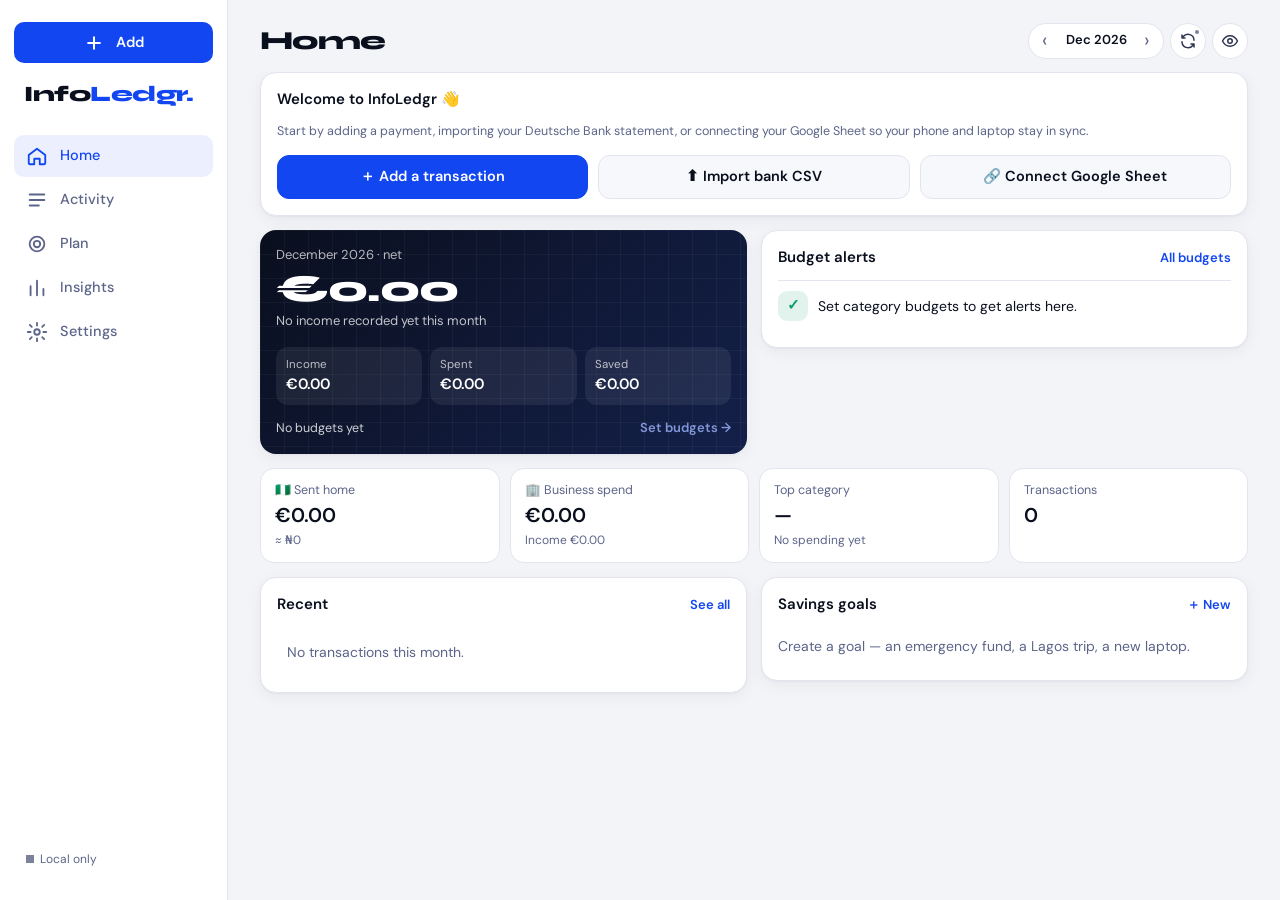
==== index.html @ 04efb382 "Initial InfoLedgr app: personal income, expense and budget tracker Vanilla HTML/CSS/JS PWA, no build" ====
<!DOCTYPE html>
<html lang="en">
<head>
  <meta charset="UTF-8">
  <meta name="viewport" content="width=device-width, initial-scale=1.0, viewport-fit=cover">
  <title>InfoLedgr</title>
  <meta name="description" content="Personal income, expense and budget tracker.">
  <meta name="robots" content="noindex, nofollow">
  <meta name="theme-color" content="#0A0F1E">
  <meta name="apple-mobile-web-app-capable" content="yes">
  <meta name="mobile-web-app-capable" content="yes">
  <meta name="apple-mobile-web-app-status-bar-style" content="black-translucent">
  <meta name="apple-mobile-web-app-title" content="InfoLedgr">
  <link rel="manifest" href="manifest.webmanifest">
  <link rel="icon" type="image/png" sizes="32x32" href="icons/favicon-32.png">
  <link rel="apple-touch-icon" sizes="180x180" href="icons/apple-touch-icon.png">
  <link rel="preconnect" href="https://fonts.googleapis.com">
  <link rel="preconnect" href="https://fonts.gstatic.com" crossorigin>
  <link href="https://fonts.googleapis.com/css2?family=DM+Sans:opsz,wght@9..40,400;9..40,500;9..40,600&family=Syne:wght@700;800&display=swap" rel="stylesheet">
  <link rel="stylesheet" href="css/app.css">
</head>
<body>
  <div class="shell">
    <nav class="nav" aria-label="Main">
      <div class="nav-logo">Info<span>Ledgr</span><i>.</i></div>
      <button class="nav-btn" data-view="home"><svg viewBox="0 0 24 24"><path d="M3 11l9-7 9 7v9a1 1 0 0 1-1 1h-5v-6h-6v6H4a1 1 0 0 1-1-1z"/></svg><span>Home</span></button>
      <button class="nav-btn" data-view="activity"><svg viewBox="0 0 24 24"><path d="M4 6h16M4 12h16M4 18h10"/></svg><span>Activity</span></button>
      <button class="nav-btn nav-add" data-act="add" aria-label="Add transaction"><svg viewBox="0 0 24 24"><path d="M12 5v14M5 12h14"/></svg><span>Add</span></button>
      <button class="nav-btn" data-view="plan"><svg viewBox="0 0 24 24"><circle cx="12" cy="12" r="8"/><circle cx="12" cy="12" r="3.5"/></svg><span>Plan</span></button>
      <button class="nav-btn" data-view="insights"><svg viewBox="0 0 24 24"><path d="M5 20V10M12 20V4M19 20v-7"/></svg><span>Insights</span></button>
      <button class="nav-btn" data-view="more"><svg viewBox="0 0 24 24"><circle cx="12" cy="12" r="3"/><path d="M12 2v3M12 19v3M4.2 4.2l2.1 2.1M17.7 17.7l2.1 2.1M2 12h3M19 12h3M4.2 19.8l2.1-2.1M17.7 6.3l2.1-2.1"/></svg><span>Settings</span></button>
      <div class="nav-foot" id="nav-sync"></div>
    </nav>

    <main class="main">
      <header class="top">
        <h1 class="top-title" id="view-title">Home</h1>
        <div class="top-tools">
          <div class="month-switch" id="month-switch">
            <button data-month="-1" aria-label="Previous month">‹</button>
            <span id="month-label"></span>
            <button data-month="1" aria-label="Next month">›</button>
          </div>
          <button class="icon-btn" id="sync-btn" aria-label="Sync now" title="Sync"></button>
          <button class="icon-btn" id="privacy-btn" aria-label="Hide amounts" title="Hide amounts"></button>
        </div>
      </header>
      <div id="view" class="view"></div>
    </main>
  </div>

  <div id="modal-root"></div>
  <div id="lock" class="lock" hidden></div>
  <div id="toast" class="toast" role="status" aria-live="polite"></div>

  <script src="js/util.js"></script>
  <script src="js/store.js"></script>
  <script src="js/sync.js"></script>
  <script src="js/csv.js"></script>
  <script src="js/charts.js"></script>
  <script src="js/app.js"></script>
</body>
</html>
---- css/app.css ----
/* InfoLedgr — mobile-first styles. Brand tokens shared with the Infolytics site. */

:root {
  color-scheme: light;
  --bg: #F3F4F8;
  --card: #FFFFFF;
  --card2: #F7F8FB;
  --ink: #0A0F1E;
  --ink2: #2D3451;
  --ink3: #5C6589;
  --line: #E3E5EE;
  --accent: #1246F0;
  --accent2: #0A34C0;
  --accent-soft: rgba(18, 70, 240, 0.08);
  --green: #0D9E6E;
  --amber: #D97706;
  --red: #DC2626;
  --good-text: #0A7D57;
  --bad-text: #C21F1F;

  /* chart roles (validated categorical order + sequential blue) */
  --s1: #2a78d6; --s2: #eb6834; --s3: #1baf7a; --s4: #eda100;
  --seq-100: #cde2fb; --seq-200: #9ec5f4; --seq-300: #6da7ec; --seq-400: #3987e5; --seq-500: #256abf; --seq-600: #184f95;
  --grid: #E9EAF0; --axis: #C9CCD8; --muted: #7B8299;

  --radius: 16px;
  --shadow: 0 1px 2px rgba(10, 15, 30, 0.04), 0 4px 16px rgba(10, 15, 30, 0.05);
  --font: 'DM Sans', sans-serif;
  --display: 'Syne', sans-serif;
  --nav-h: 64px;
  --safe-b: env(safe-area-inset-bottom, 0px);
}

@media (prefers-color-scheme: dark) {
  :root:not([data-theme="light"]) {
    color-scheme: dark;
    --bg: #070B16; --card: #111729; --card2: #0C1222; --ink: #EEF0F7; --ink2: #C3C8DA; --ink3: #8A92AE;
    --line: #222A42; --accent: #4D7BFF; --accent2: #6E93FF; --accent-soft: rgba(77, 123, 255, 0.14);
    --good-text: #34C997; --bad-text: #F87171;
    --s1: #3987e5; --s2: #d95926; --s3: #199e70; --s4: #c98500;
    --grid: #1C2338; --axis: #2E3754; --muted: #7B8299;
    --shadow: 0 1px 2px rgba(0, 0, 0, 0.3);
  }
}
:root[data-theme="dark"] {
  color-scheme: dark;
  --bg: #070B16; --card: #111729; --card2: #0C1222; --ink: #EEF0F7; --ink2: #C3C8DA; --ink3: #8A92AE;
  --line: #222A42; --accent: #4D7BFF; --accent2: #6E93FF; --accent-soft: rgba(77, 123, 255, 0.14);
  --good-text: #34C997; --bad-text: #F87171;
  --s1: #3987e5; --s2: #d95926; --s3: #199e70; --s4: #c98500;
  --grid: #1C2338; --axis: #2E3754; --muted: #7B8299;
  --shadow: 0 1px 2px rgba(0, 0, 0, 0.3);
}

* { box-sizing: border-box; margin: 0; padding: 0; -webkit-tap-highlight-color: transparent; }
html { -webkit-text-size-adjust: 100%; }
body { font-family: var(--font); background: var(--bg); color: var(--ink); font-size: 15px; line-height: 1.45; min-height: 100vh; overflow-x: hidden; }
button, input, select, textarea { font: inherit; color: inherit; }
button { cursor: pointer; background: none; border: 0; }
a { color: var(--accent); }
svg { display: block; }
[hidden] { display: none !important; }
.num, .money { font-variant-numeric: tabular-nums; }

/* ── Shell ─────────────────────────────────────── */
.shell { min-height: 100vh; }
.main { padding: 0 16px calc(var(--nav-h) + var(--safe-b) + 24px); max-width: 1180px; margin: 0 auto; }
.top { position: sticky; top: 0; z-index: 20; display: flex; align-items: center; justify-content: space-between; gap: 8px;
  padding: calc(env(safe-area-inset-top, 0px) + 12px) 0 12px; background: var(--bg); }
.top-title { font-family: var(--display); font-weight: 800; font-size: 22px; letter-spacing: -0.02em; }
.top-tools { display: flex; align-items: center; gap: 6px; }
.month-switch { display: flex; align-items: center; background: var(--card); border: 1px solid var(--line); border-radius: 999px; height: 36px; }
.month-switch button { width: 32px; height: 100%; font-size: 20px; color: var(--ink3); }
.month-switch span { font-size: 13px; font-weight: 600; min-width: 70px; text-align: center; white-space: nowrap; }
.icon-btn { width: 36px; height: 36px; border-radius: 50%; display: grid; place-items: center; background: var(--card); border: 1px solid var(--line); color: var(--ink2); position: relative; }
.icon-btn svg { width: 18px; height: 18px; fill: none; stroke: currentColor; stroke-width: 2; stroke-linecap: round; stroke-linejoin: round; }
.icon-btn .dot { position: absolute; top: 4px; right: 4px; width: 8px; height: 8px; border-radius: 50%; border: 2px solid var(--card); }
.dot.ok { background: var(--green); } .dot.warn { background: var(--amber); } .dot.err { background: var(--red); } .dot.off { background: var(--muted); }
.spin svg { animation: spin 1s linear infinite; }
@keyframes spin { to { transform: rotate(360deg); } }

/* ── Navigation: bottom bar on phones, sidebar on laptops ── */
.nav { position: fixed; z-index: 30; left: 0; right: 0; bottom: 0; height: calc(var(--nav-h) + var(--safe-b)); padding-bottom: var(--safe-b);
  display: flex; justify-content: space-around; align-items: center; background: color-mix(in srgb, var(--card) 92%, transparent);
  backdrop-filter: blur(14px); -webkit-backdrop-filter: blur(14px); border-top: 1px solid var(--line); }
.nav-logo, .nav-foot { display: none; }
.nav-btn { flex: 1; display: flex; flex-direction: column; align-items: center; gap: 3px; font-size: 11px; font-weight: 500; color: var(--ink3); padding: 6px 0; }
.nav-btn svg { width: 22px; height: 22px; fill: none; stroke: currentColor; stroke-width: 2; stroke-linecap: round; stroke-linejoin: round; }
.nav-btn.active { color: var(--accent); }
.nav-add { color: #fff !important; }
.nav-add svg { width: 48px; height: 48px; padding: 12px; background: var(--accent); border-radius: 16px; box-shadow: 0 6px 18px rgba(18, 70, 240, 0.35); stroke-width: 2.4; margin-top: -18px; }
.nav-add span { color: var(--ink3); }

@media (min-width: 900px) {
  .nav { top: 0; bottom: 0; right: auto; width: 228px; height: auto; flex-direction: column; justify-content: flex-start; align-items: stretch;
    gap: 2px; padding: 22px 14px; border-top: 0; border-right: 1px solid var(--line); background: var(--card); }
  .nav-logo { display: block; font-family: var(--display); font-weight: 800; font-size: 22px; padding: 0 10px 22px; letter-spacing: -0.02em; }
  .nav-logo span { color: var(--accent); } .nav-logo i { color: var(--accent); font-style: normal; }
  .nav-btn { flex: 0; flex-direction: row; gap: 12px; font-size: 14.5px; padding: 10px 12px; border-radius: 10px; }
  .nav-btn:hover { background: var(--card2); }
  .nav-btn.active { background: var(--accent-soft); }
  .nav-add { order: -1; background: var(--accent); margin-bottom: 14px; justify-content: center; }
  .nav-add:hover { background: var(--accent2); }
  .nav-add svg { width: 20px; height: 20px; padding: 0; margin: 0; box-shadow: none; background: none; }
  .nav-add span { color: #fff; font-weight: 600; }
  .nav-foot { display: block; margin-top: auto; font-size: 12px; color: var(--ink3); padding: 10px 12px; }
  .main { margin-left: 228px; padding: 0 32px 48px; }
  .top { padding-top: 22px; }
  .top-title { font-size: 26px; }
}

/* ── Cards & layout ────────────────────────────── */
.view { display: grid; gap: 14px; grid-template-columns: minmax(0, 1fr); }
.view > *, .grid2 > * { min-width: 0; }
.grid2 { display: grid; gap: 14px; grid-template-columns: minmax(0, 1fr); }
@media (min-width: 900px) { .grid2 { grid-template-columns: minmax(0, 1fr) minmax(0, 1fr); align-items: start; } .span2 { grid-column: 1 / -1; } }
.card { background: var(--card); border: 1px solid var(--line); border-radius: var(--radius); padding: 16px; box-shadow: var(--shadow); min-width: 0; }
.card-h { display: flex; justify-content: space-between; align-items: baseline; gap: 10px; margin-bottom: 12px; }
.card-h h2, .card-h h3 { font-size: 15px; font-weight: 600; }
.card-h .sub, .sub { font-size: 12.5px; color: var(--ink3); }
.link { font-size: 13px; font-weight: 600; color: var(--accent); }
.empty { color: var(--ink3); font-size: 14px; padding: 8px 0; }
.muted { color: var(--ink3); }
.section-title { font-size: 12px; font-weight: 600; letter-spacing: 0.06em; text-transform: uppercase; color: var(--ink3); margin: 6px 2px -4px; }

/* hero */
.hero { background: linear-gradient(135deg, #0A0F1E 0%, #14204A 100%); color: #fff; border: 0; position: relative; overflow: hidden; }
.hero::after { content: ''; position: absolute; inset: 0; background-image: linear-gradient(rgba(255,255,255,.04) 1px, transparent 1px), linear-gradient(90deg, rgba(255,255,255,.04) 1px, transparent 1px); background-size: 24px 24px; pointer-events: none; }
.hero > * { position: relative; z-index: 1; }
.hero .label { font-size: 13px; opacity: 0.7; }
.hero .big { font-family: var(--display); font-weight: 800; font-size: 38px; letter-spacing: -0.02em; line-height: 1.1; margin: 4px 0 2px; }
.hero .meta { font-size: 13px; opacity: 0.75; }
.hero-row { display: grid; grid-template-columns: repeat(3, 1fr); gap: 8px; margin-top: 16px; }
.hero-stat { background: rgba(255,255,255,0.07); border-radius: 12px; padding: 10px; min-width: 0; }
.hero-stat .k { font-size: 11.5px; opacity: 0.7; }
.hero-stat .v { font-weight: 600; font-size: 15px; white-space: nowrap; overflow: hidden; text-overflow: ellipsis; }
.pace { margin-top: 14px; }
.pace-bar { height: 8px; background: rgba(255,255,255,0.12); border-radius: 99px; overflow: hidden; position: relative; }
.pace-bar b { position: absolute; left: 0; top: 0; bottom: 0; border-radius: 99px; background: #6E93FF; }
.pace-bar i { position: absolute; top: -3px; bottom: -3px; width: 2px; background: #fff; opacity: 0.8; }
.pace-txt { display: flex; justify-content: space-between; font-size: 12.5px; opacity: 0.8; margin-top: 6px; gap: 8px; }

/* stat tiles */
.tiles { display: grid; grid-template-columns: repeat(2, 1fr); gap: 10px; }
@media (min-width: 900px) { .tiles { grid-template-columns: repeat(4, 1fr); } }
.tile { background: var(--card); border: 1px solid var(--line); border-radius: 14px; padding: 12px 14px; min-width: 0; }
.tile .k { font-size: 12.5px; color: var(--ink3); }
.tile .v { font-size: 20px; font-weight: 600; margin-top: 2px; white-space: nowrap; overflow: hidden; text-overflow: ellipsis; }
.tile .d { font-size: 12px; margin-top: 2px; color: var(--ink3); }
.up-good, .down-good { color: var(--good-text); } .up-bad, .down-bad { color: var(--bad-text); }

/* alerts */
.alert { display: flex; gap: 10px; align-items: center; padding: 10px 0; border-top: 1px solid var(--line); font-size: 14px; }
.alert:first-of-type { border-top: 0; padding-top: 0; }
.alert .ico { width: 30px; height: 30px; border-radius: 9px; display: grid; place-items: center; flex-shrink: 0; font-size: 15px; font-weight: 700; }
.ico.over { background: rgba(220,38,38,0.12); color: var(--red); }
.ico.warn, .ico.pace { background: rgba(217,119,6,0.13); color: var(--amber); }
.ico.ok { background: rgba(13,158,110,0.12); color: var(--green); }

/* transactions */
.tx-day { display: flex; justify-content: space-between; font-size: 12.5px; font-weight: 600; color: var(--ink3); padding: 14px 4px 6px; }
.tx-list { background: var(--card); border: 1px solid var(--line); border-radius: var(--radius); overflow: hidden; }
.card .tx-list { border: 0; border-radius: 0; margin: 0 -4px; }
.tx { display: flex; align-items: center; gap: 12px; padding: 11px 14px; width: 100%; text-align: left; border-top: 1px solid var(--line); }
.tx:first-child { border-top: 0; }
.tx:hover { background: var(--card2); }
.tx-ico { width: 38px; height: 38px; border-radius: 11px; background: var(--card2); border: 1px solid var(--line); display: grid; place-items: center; font-size: 18px; flex-shrink: 0; }
.tx-main { flex: 1; min-width: 0; }
.tx-name { display: block; font-weight: 500; white-space: nowrap; overflow: hidden; text-overflow: ellipsis; }
.tx-sub { display: block; font-size: 12.5px; color: var(--ink3); white-space: nowrap; overflow: hidden; text-overflow: ellipsis; }
.tx-amt { text-align: right; font-weight: 600; white-space: nowrap; }
.tx-amt small { display: block; font-size: 11.5px; color: var(--ink3); font-weight: 400; }
.amt-in { color: var(--good-text); } .amt-save { color: var(--accent); }
.badge { display: inline-block; font-size: 10.5px; font-weight: 600; padding: 1px 6px; border-radius: 6px; background: var(--accent-soft); color: var(--accent); vertical-align: 1px; margin-left: 4px; }
.badge.biz { background: rgba(217,119,6,0.14); color: var(--amber); }

/* filters */
.filters { display: flex; gap: 8px; overflow-x: auto; scrollbar-width: none; padding-bottom: 2px; }
.filters::-webkit-scrollbar { display: none; }
.search { position: relative; }
.search input { width: 100%; height: 44px; border-radius: 12px; border: 1px solid var(--line); background: var(--card); padding: 0 14px 0 40px; outline: none; }
.search input:focus { border-color: var(--accent); }
.search svg { position: absolute; left: 13px; top: 13px; width: 18px; height: 18px; fill: none; stroke: var(--ink3); stroke-width: 2; }
.chip { flex-shrink: 0; height: 34px; padding: 0 13px; border-radius: 999px; border: 1px solid var(--line); background: var(--card); font-size: 13px; font-weight: 500; color: var(--ink2); white-space: nowrap; }
.chip.on { background: var(--ink); border-color: var(--ink); color: var(--card); }
select.chip { appearance: none; -webkit-appearance: none; padding-right: 26px; background-image: linear-gradient(45deg, transparent 50%, var(--ink3) 50%), linear-gradient(135deg, var(--ink3) 50%, transparent 50%); background-position: calc(100% - 15px) 15px, calc(100% - 10px) 15px; background-size: 5px 5px; background-repeat: no-repeat; }
.seg { display: flex; background: var(--card2); border: 1px solid var(--line); border-radius: 12px; padding: 3px; gap: 2px; }
.seg button { flex: 1; height: 34px; border-radius: 9px; font-size: 13.5px; font-weight: 500; color: var(--ink3); white-space: nowrap; padding: 0 8px; }
.seg button.on { background: var(--card); color: var(--ink); box-shadow: 0 1px 3px rgba(10,15,30,0.1); }
.toolbar { display: flex; gap: 8px; flex-wrap: wrap; }

/* buttons */
.btn { height: 44px; padding: 0 18px; border-radius: 12px; font-weight: 600; font-size: 14.5px; display: inline-flex; align-items: center; justify-content: center; gap: 8px; background: var(--card2); border: 1px solid var(--line); color: var(--ink); }
.btn:hover { border-color: var(--ink3); }
.btn.primary { background: var(--accent); color: #fff; border-color: var(--accent); }
.btn.primary:hover { background: var(--accent2); }
.btn.danger { color: var(--red); }
.btn.sm { height: 36px; padding: 0 12px; font-size: 13.5px; border-radius: 10px; }
.btn.block { width: 100%; }
.btn:disabled { opacity: 0.5; cursor: default; }

/* budgets */
.budget { display: block; width: 100%; text-align: left; padding: 12px 0; border-top: 1px solid var(--line); }
.budget:first-child { border-top: 0; padding-top: 0; }
.budget-top { display: flex; align-items: center; gap: 10px; }
.budget-name { flex: 1; font-weight: 500; min-width: 0; white-space: nowrap; overflow: hidden; text-overflow: ellipsis; }
.budget-amt { font-size: 13.5px; white-space: nowrap; }
.budget-amt b { font-weight: 600; }
.bar { display: block; height: 8px; background: var(--card2); border: 1px solid var(--line); border-radius: 99px; margin: 8px 0 5px; position: relative; overflow: hidden; }
.bar b { position: absolute; left: 0; top: 0; bottom: 0; border-radius: 99px; background: var(--green); }
.bar b.warn, .bar b.pace { background: var(--amber); } .bar b.over { background: var(--red); } .bar b.none { background: var(--muted); }
.bar i { position: absolute; top: 0; bottom: 0; width: 2px; background: var(--ink); opacity: 0.35; }
.budget-status { font-size: 12.5px; display: flex; justify-content: space-between; gap: 8px; color: var(--ink3); }
.st-over { color: var(--bad-text); font-weight: 600; } .st-warn, .st-pace { color: var(--amber); font-weight: 600; } .st-ok { color: var(--good-text); }

/* goals */
.goal { padding: 14px 0; border-top: 1px solid var(--line); }
.goal:first-child { border-top: 0; padding-top: 0; }
.goal-top { display: flex; align-items: center; gap: 10px; }
.goal-ico { font-size: 22px; }
.goal .bar b { background: var(--accent); }

/* ranked bars */
.rank { display: flex; gap: 10px; align-items: center; width: 100%; text-align: left; padding: 8px 0; }
.rank-ico { width: 28px; text-align: center; font-size: 17px; flex-shrink: 0; }
.rank-body { flex: 1; min-width: 0; display: block; }
.rank-top { display: flex; justify-content: space-between; gap: 8px; font-size: 14px; }
.rank-label { white-space: nowrap; overflow: hidden; text-overflow: ellipsis; }
.rank-val { font-weight: 600; white-space: nowrap; }
.rank-track { display: block; height: 6px; background: var(--card2); border-radius: 99px; margin-top: 5px; overflow: hidden; }
.rank-fill { display: block; height: 100%; background: var(--s1); border-radius: 0 4px 4px 0; }
.rank-sub { display: block; font-size: 12px; color: var(--ink3); margin-top: 3px; }

/* charts */
.chart { width: 100%; min-height: 40px; touch-action: pan-y; }
.c-grid { stroke: var(--grid); stroke-width: 1; }
.c-base { stroke: var(--axis); stroke-width: 1; }
.c-tick { fill: var(--muted); font-size: 11px; font-family: var(--font); font-variant-numeric: tabular-nums; }
.c-hit { fill: transparent; cursor: crosshair; }
.c-hit.on { fill: var(--ink); fill-opacity: 0.04; }
.c-line { fill: none; stroke-width: 2; stroke-linejoin: round; stroke-linecap: round; }
.c-dot { stroke: var(--card); stroke-width: 2; pointer-events: none; }
.c-cross { stroke: var(--ink3); stroke-width: 1; stroke-dasharray: 3 3; pointer-events: none; }
.c-seg { stroke: var(--card); stroke-width: 2; cursor: pointer; }
.c-empty { stroke: var(--card2); }
.c-center { fill: var(--ink); font-size: 18px; font-weight: 600; font-family: var(--font); }
.c-center-sub { fill: var(--ink3); font-size: 11px; font-family: var(--font); }
.legend { display: flex; flex-wrap: wrap; gap: 6px 14px; font-size: 12.5px; color: var(--ink2); margin-top: 10px; }
.legend i, .chart-tip i { display: inline-block; width: 10px; height: 10px; border-radius: 3px; margin-right: 6px; vertical-align: -1px; }
.legend .dash { width: 14px; height: 0; border-top: 2px dashed var(--s2); border-radius: 0; vertical-align: 3px; }
.donut-wrap { display: flex; gap: 18px; align-items: center; flex-wrap: wrap; }
.donut-legend { flex: 1; min-width: 160px; display: grid; gap: 8px; }
.donut-legend div { display: flex; align-items: center; font-size: 13.5px; gap: 6px; }
.donut-legend i { width: 10px; height: 10px; border-radius: 3px; flex-shrink: 0; }
.donut-legend span { flex: 1; }
.donut-legend b { font-weight: 600; }
.chart-tip { position: fixed; z-index: 300; display: none; pointer-events: none; background: var(--card); color: var(--ink); border: 1px solid var(--line); border-radius: 10px; padding: 8px 10px; font-size: 12.5px; box-shadow: 0 8px 24px rgba(10,15,30,0.16); min-width: 150px; max-width: 240px; }
.chart-tip b { display: block; margin-bottom: 4px; font-weight: 600; }
.chart-tip div { display: flex; align-items: center; gap: 4px; }
.chart-tip div span { margin-left: auto; padding-left: 12px; font-weight: 600; font-variant-numeric: tabular-nums; }
.chart-tip .muted { font-size: 11.5px; margin-top: 2px; }

.cal { display: grid; grid-template-columns: repeat(7, 1fr); gap: 4px; }
.cal-h { font-size: 11px; color: var(--muted); text-align: center; padding-bottom: 2px; }
.cal-d { aspect-ratio: 1; max-height: 46px; border-radius: 8px; background: var(--card2); border: 1px solid var(--line); font-size: 12px; color: var(--ink2); font-variant-numeric: tabular-nums; }
.cal-d.dark { color: #fff; border-color: transparent; }
.cal-d.future { opacity: 0.45; }
.cal-d.today { outline: 2px solid var(--ink); outline-offset: 1px; }
.cal-key { display: flex; align-items: center; justify-content: flex-end; gap: 3px; font-size: 11px; color: var(--muted); margin-top: 8px; }
.cal-key i { width: 12px; height: 12px; border-radius: 3px; }
.cal-key span { margin: 0 4px; }

/* ── Forms ─────────────────────────────────────── */
.field { display: grid; gap: 6px; grid-template-columns: minmax(0, 1fr); min-width: 0; }
.field > label, .field > .lbl { font-size: 12.5px; font-weight: 600; color: var(--ink3); }
.input, .field input:not([type="checkbox"]):not([type="radio"]):not([type="file"]), .field select, .field textarea {
  width: 100%; height: 46px; border-radius: 12px; border: 1px solid var(--line); background: var(--card2); padding: 0 13px; outline: none; font-size: 16px; }
.field textarea { height: 74px; padding: 10px 13px; resize: vertical; }
.field input:focus, .field select:focus, .field textarea:focus { border-color: var(--accent); background: var(--card); }
.row { display: grid; grid-template-columns: minmax(0, 1fr) minmax(0, 1fr); gap: 10px; }
.row > * { min-width: 0; }
.form { display: grid; gap: 14px; grid-template-columns: minmax(0, 1fr); }
.amount-box { display: flex; align-items: center; gap: 8px; background: var(--card2); border: 1px solid var(--line); border-radius: 16px; padding: 6px 8px 6px 16px; }
.amount-box:focus-within { border-color: var(--accent); }
.amount-box input { flex: 1; min-width: 0; width: 100%; border: 0; background: none; outline: none; font-family: var(--display); font-weight: 800; font-size: 34px; height: 56px; letter-spacing: -0.02em; }
.amount-box select { height: 40px; border-radius: 10px; border: 1px solid var(--line); background: var(--card); padding: 0 8px; font-weight: 600; }
.conv { font-size: 12.5px; color: var(--ink3); margin-top: -8px; padding-left: 4px; }
.cat-grid { display: grid; grid-template-columns: repeat(4, minmax(0, 1fr)); gap: 6px; max-height: 196px; overflow-y: auto; padding: 2px; }
@media (min-width: 600px) { .cat-grid { grid-template-columns: repeat(5, minmax(0, 1fr)); } }
.cat-opt { min-width: 0; hyphens: auto; -webkit-hyphens: auto; overflow-wrap: break-word; display: flex; flex-direction: column; align-items: center; gap: 2px; padding: 8px 4px; border-radius: 12px; border: 1px solid var(--line); background: var(--card2); font-size: 11px; line-height: 1.2; text-align: center; min-height: 62px; }
.cat-opt span:first-child { font-size: 20px; }
.cat-opt.on { border-color: var(--accent); background: var(--accent-soft); color: var(--accent); font-weight: 600; box-shadow: inset 0 0 0 1px var(--accent); }
.check { display: flex; align-items: center; gap: 10px; font-size: 14px; cursor: pointer; }
.check input { width: 20px; height: 20px; accent-color: var(--accent); }
.receipt-thumb { width: 64px; height: 64px; object-fit: cover; border-radius: 10px; border: 1px solid var(--line); }
.receipt-row { display: flex; gap: 10px; align-items: center; flex-wrap: wrap; }
.switch { position: relative; width: 46px; height: 28px; flex-shrink: 0; }
.switch input { opacity: 0; width: 0; height: 0; position: absolute; }
.switch span { position: absolute; inset: 0; background: var(--line); border-radius: 99px; transition: 0.2s; }
.switch span::after { content: ''; position: absolute; width: 22px; height: 22px; left: 3px; top: 3px; background: #fff; border-radius: 50%; transition: 0.2s; box-shadow: 0 1px 3px rgba(0,0,0,0.2); }
.switch input:checked + span { background: var(--accent); }
.switch input:checked + span::after { transform: translateX(18px); }

/* settings list */
.set-row { display: flex; align-items: center; gap: 12px; padding: 12px 0; border-top: 1px solid var(--line); width: 100%; text-align: left; }
.set-row:first-of-type { border-top: 0; padding-top: 0; }
.set-row .t { flex: 1; min-width: 0; }
.set-row .t b { display: block; font-weight: 500; }
.set-row .t small { color: var(--ink3); font-size: 12.5px; display: block; overflow: hidden; text-overflow: ellipsis; }
.set-row .chev { color: var(--ink3); font-size: 18px; }
.pill { font-size: 12px; font-weight: 600; padding: 3px 9px; border-radius: 99px; background: var(--card2); border: 1px solid var(--line); white-space: nowrap; }
.pill.ok { color: var(--good-text); } .pill.err { color: var(--bad-text); }
.steps { padding-left: 20px; display: grid; gap: 6px; font-size: 14px; color: var(--ink2); }
.code { font-family: ui-monospace, SFMono-Regular, Menlo, monospace; font-size: 12.5px; background: var(--card2); border: 1px solid var(--line); border-radius: 8px; padding: 2px 6px; word-break: break-all; }

/* import preview */
.imp-table { width: 100%; border-collapse: collapse; font-size: 13px; }
.imp-table td, .imp-table th { padding: 7px 6px; border-top: 1px solid var(--line); vertical-align: middle; text-align: left; }
.imp-table th { font-size: 11.5px; color: var(--ink3); font-weight: 600; border-top: 0; position: sticky; top: 0; background: var(--card); }
.imp-table tr.dup td { opacity: 0.5; }
.imp-table select { max-width: 150px; height: 32px; border-radius: 8px; border: 1px solid var(--line); background: var(--card2); font-size: 12.5px; padding: 0 4px; }
.imp-table .payee { max-width: 180px; overflow: hidden; text-overflow: ellipsis; white-space: nowrap; }
.imp-scroll { max-height: 48vh; overflow: auto; border: 1px solid var(--line); border-radius: 12px; }
.map-grid { display: grid; grid-template-columns: repeat(2, 1fr); gap: 10px; }
@media (min-width: 700px) { .map-grid { grid-template-columns: repeat(3, 1fr); } }

/* ── Modal (bottom sheet on phones, dialog on laptops) ── */
.modal-bg { position: fixed; inset: 0; z-index: 100; background: rgba(5, 8, 18, 0.5); display: flex; align-items: flex-end; justify-content: center; animation: fade 0.15s; }
.modal { background: var(--card); width: 100%; overflow-x: hidden; max-height: 92vh; overflow-y: auto; border-radius: 22px 22px 0 0; padding: 8px 18px calc(18px + var(--safe-b)); animation: up 0.22s cubic-bezier(.2,.8,.2,1); overscroll-behavior: contain; }
.modal::before { content: ''; display: block; width: 40px; height: 4px; border-radius: 4px; background: var(--line); margin: 0 auto 10px; }
.modal-h { display: flex; justify-content: space-between; align-items: center; margin-bottom: 14px; position: sticky; top: -8px; background: var(--card); padding: 6px 0; z-index: 2; }
.modal-h h2 { font-family: var(--display); font-weight: 800; font-size: 19px; letter-spacing: -0.01em; }
.modal-x { width: 34px; height: 34px; border-radius: 50%; background: var(--card2); font-size: 18px; color: var(--ink3); }
.modal-actions { display: flex; gap: 10px; margin-top: 4px; }
.modal-actions .btn { flex: 1; }
@media (min-width: 700px) {
  .modal-bg { align-items: center; padding: 24px; }
  .modal { max-width: 520px; border-radius: 20px; padding: 18px 22px 22px; }
  .modal.wide { max-width: 860px; }
  .modal::before { display: none; }
}
@keyframes up { from { transform: translateY(40px); opacity: 0; } }
@keyframes fade { from { opacity: 0; } }

.toast { position: fixed; z-index: 400; left: 50%; bottom: calc(var(--nav-h) + var(--safe-b) + 16px); transform: translateX(-50%) translateY(20px); opacity: 0; pointer-events: none;
  background: var(--ink); color: var(--card); padding: 11px 16px; border-radius: 12px; font-size: 14px; font-weight: 500; transition: 0.2s; display: flex; gap: 14px; align-items: center; max-width: calc(100vw - 32px); box-shadow: 0 8px 24px rgba(0,0,0,0.25); }
.toast.show { opacity: 1; transform: translateX(-50%); pointer-events: auto; }
.toast button { color: var(--accent); font-weight: 700; filter: brightness(1.6); white-space: nowrap; }
@media (min-width: 900px) { .toast { bottom: 24px; margin-left: 114px; } }

/* ── Lock screen ───────────────────────────────── */
.lock { position: fixed; inset: 0; z-index: 500; background: #0A0F1E; color: #fff; display: flex; flex-direction: column; align-items: center; justify-content: center; gap: 22px; padding: 24px; }
.lock-logo { font-family: var(--display); font-weight: 800; font-size: 28px; }
.lock-logo span, .lock-logo i { color: #6E93FF; font-style: normal; }
.lock-msg { font-size: 14px; opacity: 0.75; min-height: 20px; }
.pin-dots { display: flex; gap: 14px; }
.pin-dots i { width: 14px; height: 14px; border-radius: 50%; border: 2px solid rgba(255,255,255,0.6); }
.pin-dots i.on { background: #fff; border-color: #fff; }
.pin-dots.shake { animation: shake 0.35s; }
@keyframes shake { 25% { transform: translateX(-8px); } 75% { transform: translateX(8px); } }
.keypad { display: grid; grid-template-columns: repeat(3, 72px); gap: 14px; }
.keypad button { height: 72px; border-radius: 50%; background: rgba(255,255,255,0.08); color: #fff; font-size: 26px; font-weight: 500; }
.keypad button:active { background: rgba(255,255,255,0.2); }
.keypad .ghost { background: none; font-size: 15px; }

/* privacy mode blur for anything not re-rendered */
.privacy .money, .privacy .budget-status, .privacy .goal .sub, .privacy .rank-sub, .privacy .pace-txt { filter: blur(6px); }

.onboard { display: grid; gap: 10px; }
.onboard .btn { justify-content: flex-start; }
@media (min-width: 600px) { .onboard { grid-template-columns: repeat(3, 1fr); } .onboard .btn { justify-content: center; } }
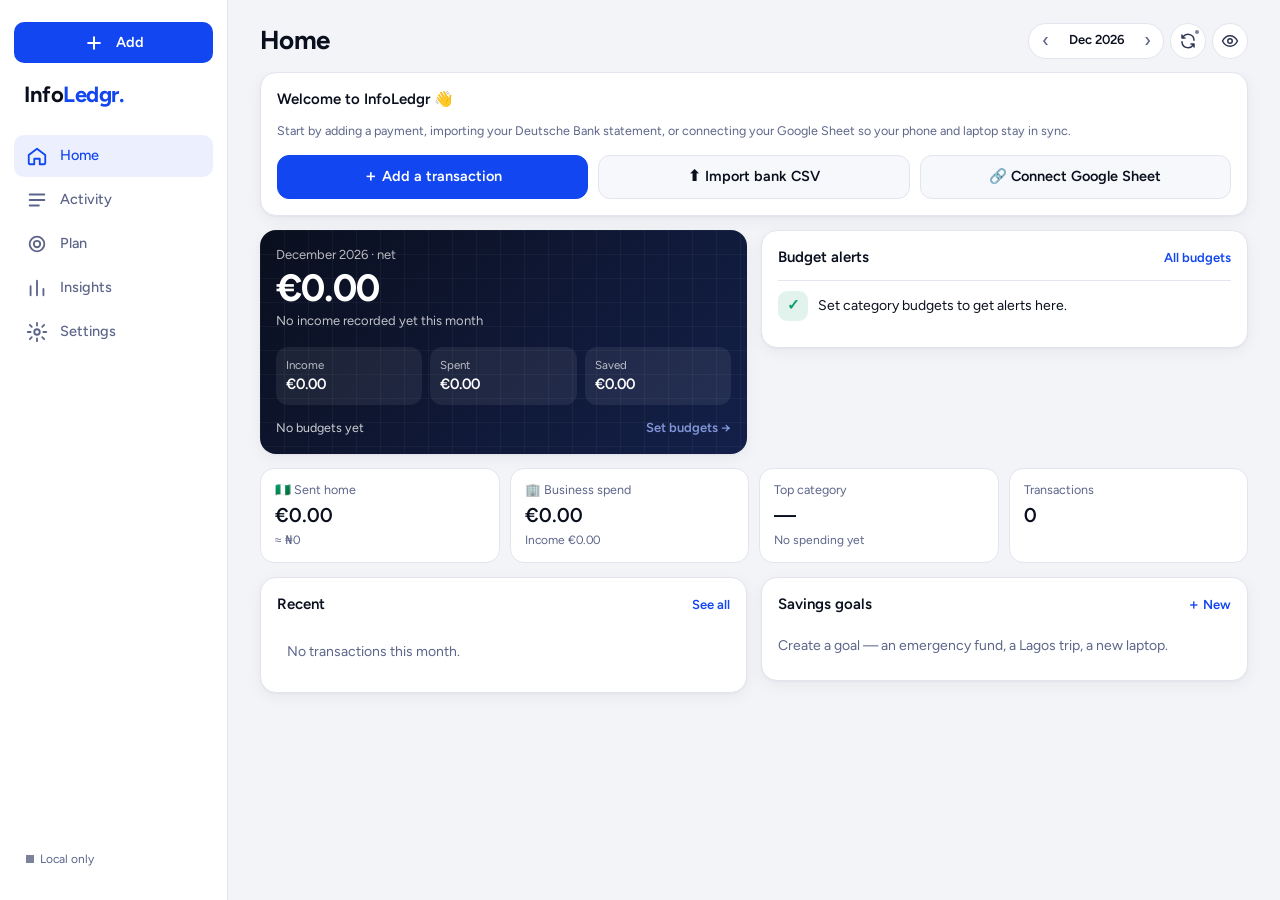
==== commit 35146422: "Use Aptos/Figtree font and add Loan Refund expense category - Font: Aptos where installed, Figtree (" ====
--- a/index.html
+++ b/index.html
@@ -16,7 +16,7 @@
   <link rel="apple-touch-icon" sizes="180x180" href="icons/apple-touch-icon.png">
   <link rel="preconnect" href="https://fonts.googleapis.com">
   <link rel="preconnect" href="https://fonts.gstatic.com" crossorigin>
-  <link href="https://fonts.googleapis.com/css2?family=DM+Sans:opsz,wght@9..40,400;9..40,500;9..40,600&family=Syne:wght@700;800&display=swap" rel="stylesheet">
+  <link href="https://fonts.googleapis.com/css2?family=Figtree:wght@400;500;600;700;800&display=swap" rel="stylesheet">
   <link rel="stylesheet" href="css/app.css">
 </head>
 <body>
--- a/css/app.css
+++ b/css/app.css
@@ -25,8 +25,9 @@
 
   --radius: 16px;
   --shadow: 0 1px 2px rgba(10, 15, 30, 0.04), 0 4px 16px rgba(10, 15, 30, 0.05);
-  --font: 'DM Sans', sans-serif;
-  --display: 'Syne', sans-serif;
+  /* Aptos where installed (Windows/Office); Figtree, its closest free web match, everywhere else */
+  --font: 'Aptos', 'Figtree', sans-serif;
+  --display: 'Aptos Display', 'Aptos', 'Figtree', sans-serif;
   --nav-h: 64px;
   --safe-b: env(safe-area-inset-bottom, 0px);
 }
@@ -67,7 +68,7 @@
 .main { padding: 0 16px calc(var(--nav-h) + var(--safe-b) + 24px); max-width: 1180px; margin: 0 auto; }
 .top { position: sticky; top: 0; z-index: 20; display: flex; align-items: center; justify-content: space-between; gap: 8px;
   padding: calc(env(safe-area-inset-top, 0px) + 12px) 0 12px; background: var(--bg); }
-.top-title { font-family: var(--display); font-weight: 800; font-size: 22px; letter-spacing: -0.02em; }
+.top-title { font-family: var(--display); font-weight: 700; font-size: 22px; letter-spacing: -0.02em; }
 .top-tools { display: flex; align-items: center; gap: 6px; }
 .month-switch { display: flex; align-items: center; background: var(--card); border: 1px solid var(--line); border-radius: 999px; height: 36px; }
 .month-switch button { width: 32px; height: 100%; font-size: 20px; color: var(--ink3); }
@@ -94,7 +95,7 @@
 @media (min-width: 900px) {
   .nav { top: 0; bottom: 0; right: auto; width: 228px; height: auto; flex-direction: column; justify-content: flex-start; align-items: stretch;
     gap: 2px; padding: 22px 14px; border-top: 0; border-right: 1px solid var(--line); background: var(--card); }
-  .nav-logo { display: block; font-family: var(--display); font-weight: 800; font-size: 22px; padding: 0 10px 22px; letter-spacing: -0.02em; }
+  .nav-logo { display: block; font-family: var(--display); font-weight: 700; font-size: 22px; padding: 0 10px 22px; letter-spacing: -0.02em; }
   .nav-logo span { color: var(--accent); } .nav-logo i { color: var(--accent); font-style: normal; }
   .nav-btn { flex: 0; flex-direction: row; gap: 12px; font-size: 14.5px; padding: 10px 12px; border-radius: 10px; }
   .nav-btn:hover { background: var(--card2); }
@@ -128,7 +129,7 @@
 .hero::after { content: ''; position: absolute; inset: 0; background-image: linear-gradient(rgba(255,255,255,.04) 1px, transparent 1px), linear-gradient(90deg, rgba(255,255,255,.04) 1px, transparent 1px); background-size: 24px 24px; pointer-events: none; }
 .hero > * { position: relative; z-index: 1; }
 .hero .label { font-size: 13px; opacity: 0.7; }
-.hero .big { font-family: var(--display); font-weight: 800; font-size: 38px; letter-spacing: -0.02em; line-height: 1.1; margin: 4px 0 2px; }
+.hero .big { font-family: var(--display); font-weight: 700; font-size: 38px; letter-spacing: -0.02em; line-height: 1.1; margin: 4px 0 2px; }
 .hero .meta { font-size: 13px; opacity: 0.75; }
 .hero-row { display: grid; grid-template-columns: repeat(3, 1fr); gap: 8px; margin-top: 16px; }
 .hero-stat { background: rgba(255,255,255,0.07); border-radius: 12px; padding: 10px; min-width: 0; }
@@ -282,7 +283,7 @@
 .form { display: grid; gap: 14px; grid-template-columns: minmax(0, 1fr); }
 .amount-box { display: flex; align-items: center; gap: 8px; background: var(--card2); border: 1px solid var(--line); border-radius: 16px; padding: 6px 8px 6px 16px; }
 .amount-box:focus-within { border-color: var(--accent); }
-.amount-box input { flex: 1; min-width: 0; width: 100%; border: 0; background: none; outline: none; font-family: var(--display); font-weight: 800; font-size: 34px; height: 56px; letter-spacing: -0.02em; }
+.amount-box input { flex: 1; min-width: 0; width: 100%; border: 0; background: none; outline: none; font-family: var(--display); font-weight: 700; font-size: 34px; height: 56px; letter-spacing: -0.02em; }
 .amount-box select { height: 40px; border-radius: 10px; border: 1px solid var(--line); background: var(--card); padding: 0 8px; font-weight: 600; }
 .conv { font-size: 12.5px; color: var(--ink3); margin-top: -8px; padding-left: 4px; }
 .cat-grid { display: grid; grid-template-columns: repeat(4, minmax(0, 1fr)); gap: 6px; max-height: 196px; overflow-y: auto; padding: 2px; }
@@ -329,7 +330,7 @@
 .modal { background: var(--card); width: 100%; overflow-x: hidden; max-height: 92vh; overflow-y: auto; border-radius: 22px 22px 0 0; padding: 8px 18px calc(18px + var(--safe-b)); animation: up 0.22s cubic-bezier(.2,.8,.2,1); overscroll-behavior: contain; }
 .modal::before { content: ''; display: block; width: 40px; height: 4px; border-radius: 4px; background: var(--line); margin: 0 auto 10px; }
 .modal-h { display: flex; justify-content: space-between; align-items: center; margin-bottom: 14px; position: sticky; top: -8px; background: var(--card); padding: 6px 0; z-index: 2; }
-.modal-h h2 { font-family: var(--display); font-weight: 800; font-size: 19px; letter-spacing: -0.01em; }
+.modal-h h2 { font-family: var(--display); font-weight: 700; font-size: 19px; letter-spacing: -0.01em; }
 .modal-x { width: 34px; height: 34px; border-radius: 50%; background: var(--card2); font-size: 18px; color: var(--ink3); }
 .modal-actions { display: flex; gap: 10px; margin-top: 4px; }
 .modal-actions .btn { flex: 1; }
@@ -350,7 +351,7 @@
 
 /* ── Lock screen ───────────────────────────────── */
 .lock { position: fixed; inset: 0; z-index: 500; background: #0A0F1E; color: #fff; display: flex; flex-direction: column; align-items: center; justify-content: center; gap: 22px; padding: 24px; }
-.lock-logo { font-family: var(--display); font-weight: 800; font-size: 28px; }
+.lock-logo { font-family: var(--display); font-weight: 700; font-size: 28px; }
 .lock-logo span, .lock-logo i { color: #6E93FF; font-style: normal; }
 .lock-msg { font-size: 14px; opacity: 0.75; min-height: 20px; }
 .pin-dots { display: flex; gap: 14px; }
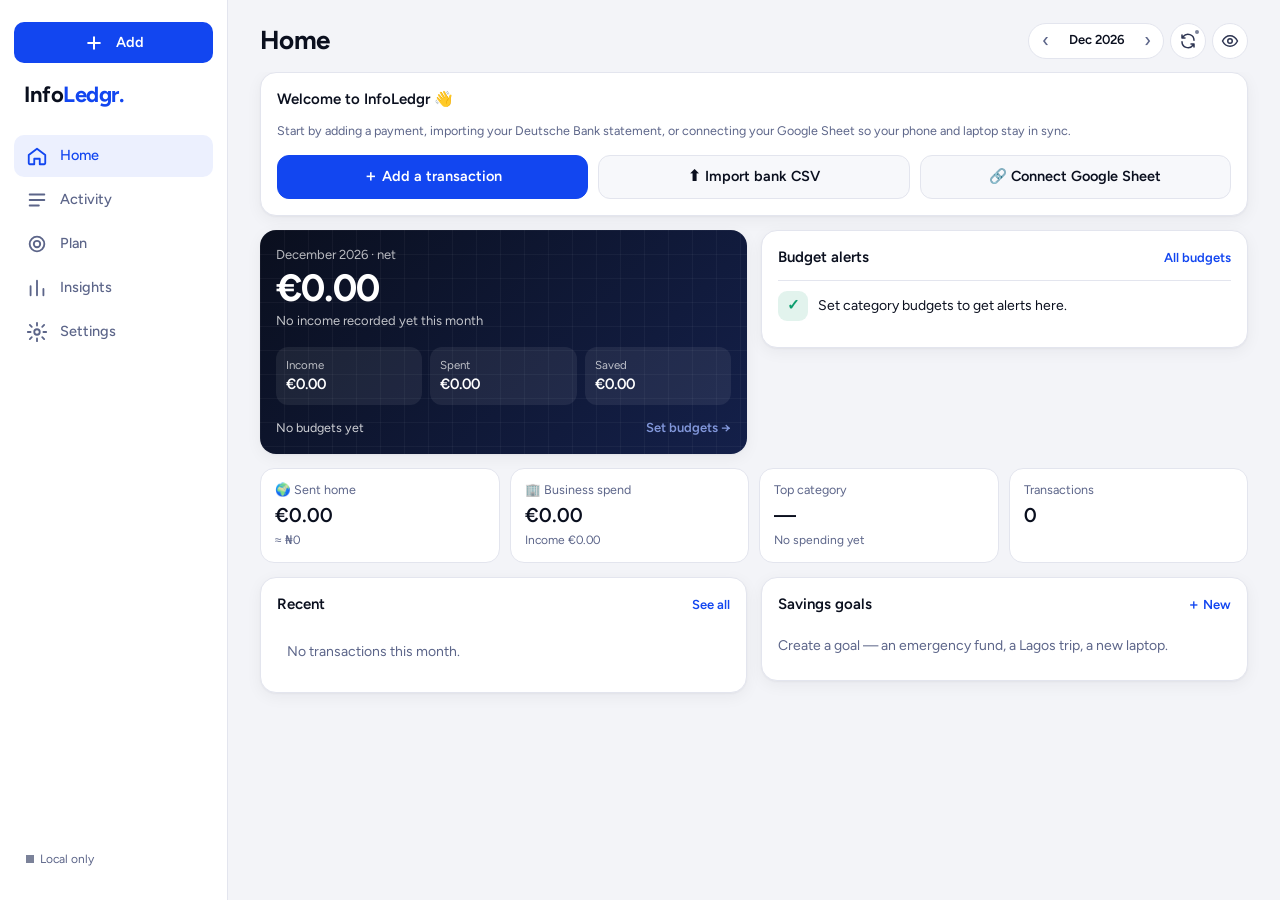
==== commit dca9a973: "Prepare InfoLedgr for sharing with friends and family - Sheet menu "InfoLedgr" (set up, show connect" ====
--- a/index.html
+++ b/index.html
@@ -53,6 +53,7 @@
   <div id="lock" class="lock" hidden></div>
   <div id="toast" class="toast" role="status" aria-live="polite"></div>
 
+  <script src="js/config.js"></script>
   <script src="js/util.js"></script>
   <script src="js/store.js"></script>
   <script src="js/sync.js"></script>
